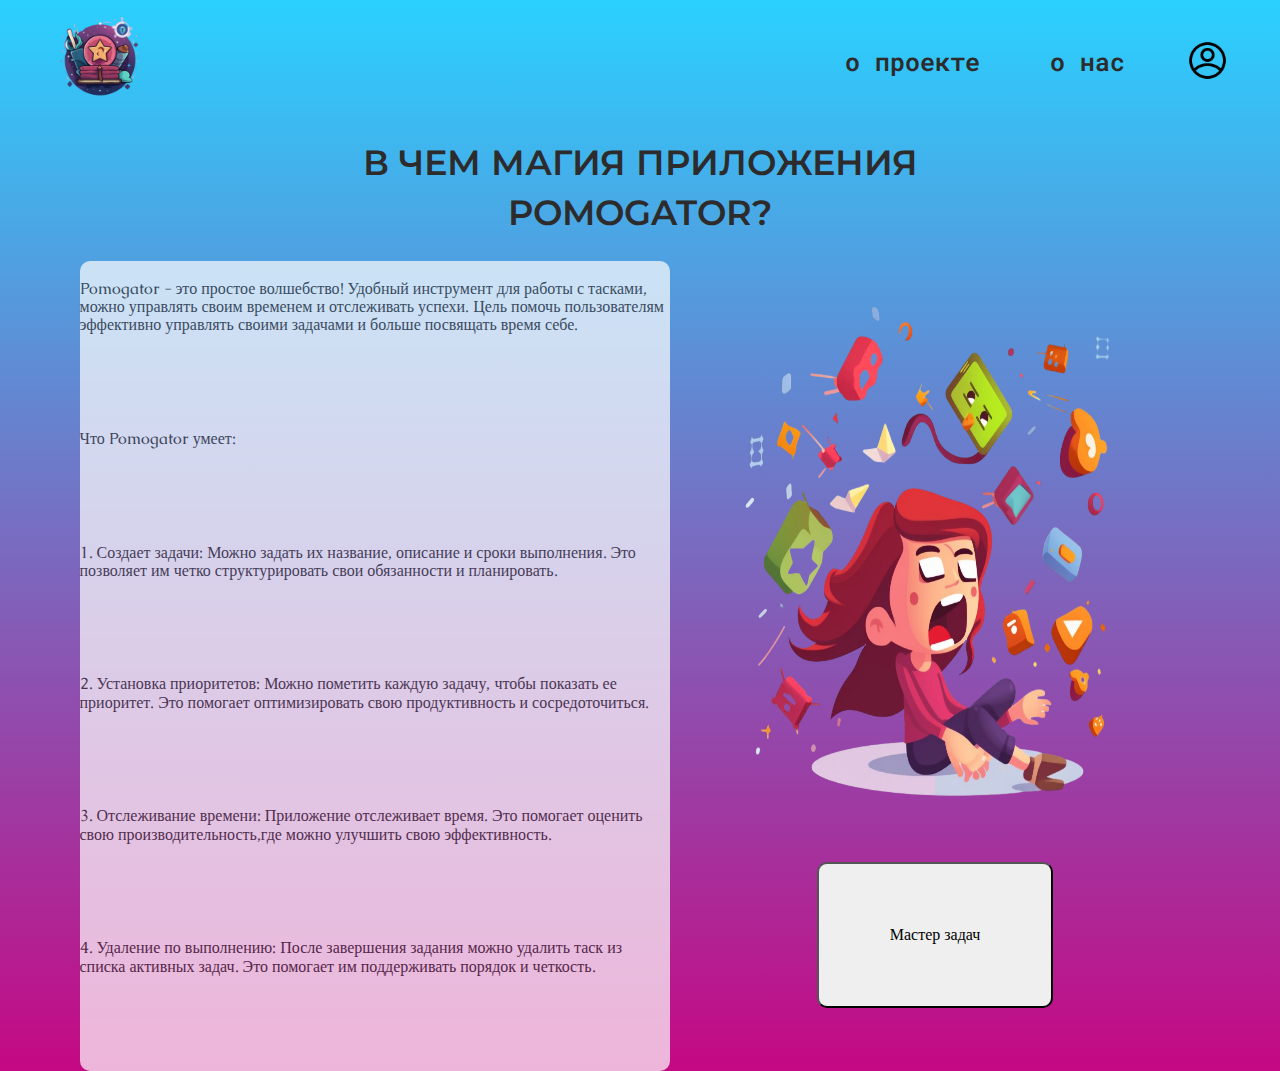
==== index.html @ f2df2dfb "added edit func to tasks" ====
<!DOCTYPE html>
<html lang="en">

<head>
    <meta charset="UTF-8">
    <meta name="viewport" content="width=device-width, initial-scale=1.0">
    <link rel="stylesheet" href="/assets/styles/normalize.css">
    <link rel="stylesheet" href="/assets/styles/style.css">
    <link rel="stylesheet" href="/assets/styles/main.css">
    <title>Pomogator</title>
</head>

<body>
    <div class="container">
        <header class="header">
            <nav class="menu">
                <div class="app-logo">
                    <a href="index.html"><img class="logo_icon" src="/assets/logo/logo.png"
                            alt="icon for account"></a>
                </div>
                <div class="menu__list">
                    <ul class="menu__list-items">
                        <li class="menu__list-item"><a href="" class="menu__link">о проекте</a></li>
                        <li class="menu__list-item"><a href="" class="menu__link">о нас</a></li>
                    </ul>
                    <div class="personal-account_icon">
                        <a href="/assets/html/signup.html"><img class="account_icon"
                                src="/assets/logo/user-icon.png" alt="icon for account"></a>
                    </div>
                </div>
            </nav>
        </header>
        <!--Главная Страница-->
        <main class="main">
            <div class="main__header">
                <h1 class="main__header-text">В чем магия приложения Pomogator?</h1>
            </div>

            <div class="main-blocks">
                <div class="main-block1">
                    <p class="main block1-text">
                        <br>Pomogator - это  простое волшебство! Удобный инструмент для работы с тасками, можно управлять своим временем и отслеживать успехи. Цель помочь пользователям эффективно управлять своими задачами и больше посвящать время себе.
                    </p>
                        Что Pomogator умеет:
                    
                        <p> 1. Создает задачи: Можно задать их название, описание и сроки выполнения. Это позволяет им четко структурировать свои обязанности и планировать.
                        </p>
                        2. Установка приоритетов: Можно пометить каждую задачу, чтобы показать ее приоритет. Это помогает оптимизировать свою продуктивность и сосредоточиться.
                        <p>
                        3. Отслеживание времени: Приложение отслеживает время. Это помогает оценить свою производительность,где можно улучшить свою эффективность.</p>
                        <p>
                        4. Удаление по выполнению: После завершения задания можно удалить таск из списка активных задач. Это помогает им поддерживать порядок и четкость.
                        </p>

                </div>
                <div class="main-block2">
                    <img class="img-tired" src="/assets/images/main-pic_front.png" alt="">
                    <button class="main__button" onclick="changeImage()">
                        <span class="button__text_main">Мастер задач</span>
                    </button>
                </div>
            </div>
        </main>
    </div>
</body>
</html>
---- assets/styles/style.css ----
/* Fonts */

@import url('https://fonts.googleapis.com/css2?family=Caudex&family=Montserrat:wght@500;600&family=Roboto+Mono:wght@400;500;600&display=swap');

/*
font-family: 'Caudex', serif;
font-family: 'Roboto Mono', monospace;
font-family: 'Montserrat', sans-serif;
*/

/* Common style */

:root {
    --main-bg-color: linear-gradient(#2ad1ffff, #c50883ff);
    --text-color: #2d2b2b;
    --btn-color-bg: #dfd9ffff;
    --btn-hover-color-bg: #ff4081ff;
    --btn-color: rgb(106, 94, 173);
}

::-webkit-input-placeholder {
    font-size: 0.8rem;
}

::-moz-placeholder {
    font-size: 0.8rem;
}

:-ms-input-placeholder {
    font-size: 0.8rem;
}

:-moz-placeholder {
    font-size: 0.8rem;
}

*,
*::after,
*::before {
    margin: 0;
    padding: 0;
    box-sizing: border-box;
}

body {
    font-family: 'Caudex', serif;
    background: linear-gradient(#2ad1ffff, #c50883ff);
    background-size: cover;
    background-repeat: no-repeat;
    height: 100%;
    color: var(--text-color);
}

.container {
    width: 100%;
    padding: 10px 50px 0 50px;
}

.personal-form {
    height: 100vh;
    display: flex;
    flex-direction: column;
    align-items: center;
}

.personal__main {
    width: 330px;
    padding: 1rem 1rem;
    margin: 0 auto;
    text-align: center;
}

.btn {
    font-size: 1rem;
    margin-top: 1.4rem;
    width: 90%;
    border-radius: 10px;
    padding: 10px 0;
    outline: none;
    border: none;
    background-color: var(--btn-color-bg);
    color: var(--btn-color);
    cursor: pointer;
}

.btn:hover {
    background-color: var(--btn-hover-color-bg);
    transition: all 0.3s;
}

.logo {
    width: 100%;
}

.page__main-title {
    line-height: 1.8rem;
    height: 1.8rem;
    margin: 2rem 1rem 2rem 0.5rem;
}

.page__form-title {
    font-size: 1.6rem;
    color: rgb(215, 214, 217);
    margin-bottom: 1.2rem;
}

form input {
    width: 92%;
    outline: none;
    border: 1px solid #fff;
    padding: 12px 20px;
    margin-bottom: 10px;
    border-radius: 10px;
    background: #fff;
    box-sizing: border-box;
}

input:focus {
    border: 1px solid rgb(192, 192, 192);
    box-shadow: inset 1px 1px 5px #00000050;
}

.member {
    font-size: 0.9rem;
    margin-top: 1.4rem;
    color: #dfd9ffff;
}

.member a {
    color: #fff;
    text-decoration: none;
}

.member a:hover {
    text-shadow: 1px 1px 5px black;
}

.personal__header {
    max-width: 330px;
    display: flex;
    justify-content: center;
    align-items: center;
    padding: 3rem 1rem;
}

@media screen and (max-width: 767px) {
    .personal__header {
        max-width: 330px;
        display: flex;
        flex-direction: column;
        justify-content: center;
        align-items: center;
        padding: 3rem 1rem 1rem 1rem;
    }

    .page__main-title {
        line-height: 1.8rem;
        height: 1.8rem;
        margin: 1.5rem 0 0 0;
    }
}
---- assets/styles/main.css ----
.menu {
    display: flex;
    justify-content: space-between;
}

.menu__list {
    display: flex;
    justify-content: flex-end;
    align-items: center;
    width: 50%;
}

.menu__list-items {
    display: flex;
    align-items: center;
}

.menu__list-item {
    list-style: none;
    padding-inline: 10px;
}

.menu__link {
    font-family: 'Roboto Mono', monospace;
    font-weight: 600;
    font-size: 25px;
    color: var(--text-color);
    margin-inline: 25px;
    text-decoration: none;
    white-space: nowrap;
}

.personal-account_icon {
    margin-left: 25px;
}

.logo_icon {
    width: 20%;
}

.account_icon {
    width: 45px;
}

.main {
    display: grid;
    width: 100%;
    border-radius: 10px;
}

.main__header {
    display: grid;
    align-content: space-around;
    justify-content: space-around;
    align-self: center;
    width: 100%;
}

.main__header-text {
    font-family: 'Montserrat', sans-serif;
    font-weight: 600;
    font-size: 35px;
    text-transform: uppercase;
    word-break: break-word;
    max-width: 650px;
    line-height: 50px;
    text-align: center;
}

.main-blocks {
    display: grid;
    grid-template-columns: repeat(2, 50%);
    height: 100%;

}

.main-block1 {
    display: grid;
    width: 100%;
    height: 90vh;
    margin-left: 5%;
    background: white;
    opacity: 70%;
    border-radius: 10px;
}

.main block1-text {
    font-size: 20px;
    font-family: 'Franklin Gothic Medium', 'Arial Narrow', Arial, sans-serif;

}

.main-block2 {
    display: grid;
    width: 100%;
}

.img-tired {
    width: 70%;
    height: 100%;
    margin-left: 15%;
}

.main__button {
    width: 40%;
    height: 70%;
    display: grid;
    align-items: center;
    align-content: center;
    margin-left: 30%;
    border-radius: 10px;
}

.button span {
    padding-top: 20px;
    justify-self: flex-end;
}

.main__button:hover {
    background-color: #ff4081ff;
    box-shadow: 0px 10px 20px 0px rgba(0, 0, 0, 0.3);
    backdrop-filter: blur(10px);
}
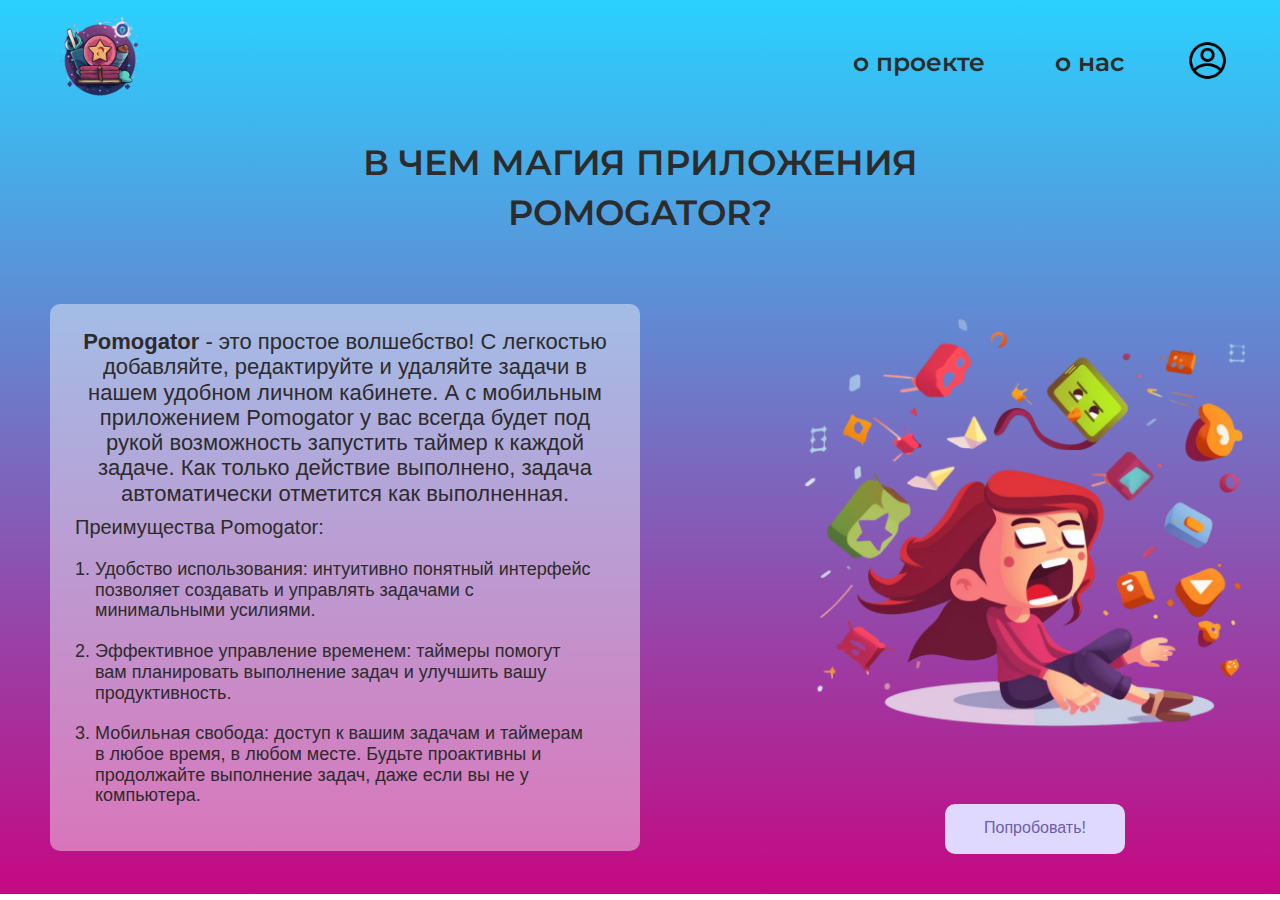
==== commit 4fe0ad65: "changed names and style for index page" ====
--- a/index.html
+++ b/index.html
@@ -15,8 +15,7 @@
         <header class="header">
             <nav class="menu">
                 <div class="app-logo">
-                    <a href="index.html"><img class="logo_icon" src="/assets/logo/logo.png"
-                            alt="icon for account"></a>
+                    <a href="index.html"><img class="logo_icon" src="/assets/logo/logo.png" alt="icon for account"></a>
                 </div>
                 <div class="menu__list">
                     <ul class="menu__list-items">
@@ -24,8 +23,8 @@
                         <li class="menu__list-item"><a href="" class="menu__link">о нас</a></li>
                     </ul>
                     <div class="personal-account_icon">
-                        <a href="/assets/html/signup.html"><img class="account_icon"
-                                src="/assets/logo/user-icon.png" alt="icon for account"></a>
+                        <a href="/assets/html/signup.html"><img class="account_icon" src="/assets/logo/user-icon.png"
+                                alt="icon for account"></a>
                     </div>
                 </div>
             </nav>
@@ -36,31 +35,34 @@
                 <h1 class="main__header-text">В чем магия приложения Pomogator?</h1>
             </div>
 
-            <div class="main-blocks">
-                <div class="main-block1">
-                    <p class="main block1-text">
-                        <br>Pomogator - это  простое волшебство! Удобный инструмент для работы с тасками, можно управлять своим временем и отслеживать успехи. Цель помочь пользователям эффективно управлять своими задачами и больше посвящать время себе.
+            <div class="main__body">
+                <div class="main__body-content">
+                    <p class="content-text">
+                        <strong>Pomogator</strong> - это простое волшебство! С легкостью добавляйте, редактируйте и
+                        удаляйте задачи в
+                        нашем удобном личном кабинете. А с мобильным приложением Pomogator у вас всегда будет под рукой
+                        возможность запустить таймер к каждой задаче. Как только действие выполнено, задача
+                        автоматически отметится как выполненная.
                     </p>
-                        Что Pomogator умеет:
-                    
-                        <p> 1. Создает задачи: Можно задать их название, описание и сроки выполнения. Это позволяет им четко структурировать свои обязанности и планировать.
-                        </p>
-                        2. Установка приоритетов: Можно пометить каждую задачу, чтобы показать ее приоритет. Это помогает оптимизировать свою продуктивность и сосредоточиться.
-                        <p>
-                        3. Отслеживание времени: Приложение отслеживает время. Это помогает оценить свою производительность,где можно улучшить свою эффективность.</p>
-                        <p>
-                        4. Удаление по выполнению: После завершения задания можно удалить таск из списка активных задач. Это помогает им поддерживать порядок и четкость.
-                        </p>
-
+                    <ol class="content-list" title="Преимущества Pomogator:">
+                        <li class="content-list__item">Удобство использования: интуитивно понятный интерфейс позволяет
+                            создавать и управлять задачами с минимальными усилиями.</li>
+                        <li class="content-list__item">Эффективное управление временем: таймеры помогут вам планировать
+                            выполнение задач и улучшить вашу продуктивность.</li>
+                        <li class="content-list__item">Мобильная свобода: доступ к вашим задачам и таймерам в любое
+                            время, в любом месте. Будьте проактивны и продолжайте выполнение задач, даже если вы не у
+                            компьютера.</li>
+                    </ol>
                 </div>
-                <div class="main-block2">
-                    <img class="img-tired" src="/assets/images/main-pic_front.png" alt="">
-                    <button class="main__button" onclick="changeImage()">
-                        <span class="button__text_main">Мастер задач</span>
-                    </button>
+                <div class="main__body-card">
+                    <div class="card">
+                        <img class="card-img" src="/assets/images/main-pic_front.png" alt="">
+                        <button class="btn main__card-button">Попробовать!</button>
+                    </div>
                 </div>
             </div>
         </main>
     </div>
 </body>
-</html>
+
+</html>--- a/assets/styles/style.css
+++ b/assets/styles/style.css
@@ -1,16 +1,12 @@
 /* Fonts */
 
-@import url('https://fonts.googleapis.com/css2?family=Caudex&family=Montserrat:wght@500;600&family=Roboto+Mono:wght@400;500;600&display=swap');
-
-/*
-font-family: 'Caudex', serif;
-font-family: 'Roboto Mono', monospace;
-font-family: 'Montserrat', sans-serif;
-*/
+@import url('https://fonts.googleapis.com/css2?family=Montserrat:wght@500&family=Play&display=swap');
 
 /* Common style */
 
 :root {
+    --main-font: 'Manrope', sans-serif;
+    --sec-font: 'Montserrat', sans-serif;
     --main-bg-color: linear-gradient(#2ad1ffff, #c50883ff);
     --text-color: #2d2b2b;
     --btn-color-bg: #dfd9ffff;
@@ -43,8 +39,8 @@
 }
 
 body {
-    font-family: 'Caudex', serif;
-    background: linear-gradient(#2ad1ffff, #c50883ff);
+    font-family: var(--main-font);
+    background: var(--main-bg-color);
     background-size: cover;
     background-repeat: no-repeat;
     height: 100%;
--- a/assets/styles/main.css
+++ b/assets/styles/main.css
@@ -21,7 +21,7 @@
 }
 
 .menu__link {
-    font-family: 'Roboto Mono', monospace;
+    font-family: var(--sec-font);
     font-weight: 600;
     font-size: 25px;
     color: var(--text-color);
@@ -57,7 +57,7 @@
 }
 
 .main__header-text {
-    font-family: 'Montserrat', sans-serif;
+    font-family: var(--sec-font);
     font-weight: 600;
     font-size: 35px;
     text-transform: uppercase;
@@ -67,57 +67,56 @@
     text-align: center;
 }
 
-.main-blocks {
+.main__body {
     display: grid;
     grid-template-columns: repeat(2, 50%);
+    align-items: center;
     height: 100%;
-
+    padding-block: 20px;
 }
 
-.main-block1 {
+.main__body-content {
+    height: fit-content;
+    background-color: rgba(255, 255, 255, 0.422);
+    border-radius: 10px;
+    padding: 25px;
+}
+
+.content-text {
+    font-size: 22px;
+    margin-bottom: 10px;
+    text-align: center;
+}
+
+ol[title]::before {
+    content: attr(title);
+    font-size: 20px;
+}
+
+.content-list__item {
+    font-size: 18px;
+    margin: 20px;
+}
+
+.card {
     display: grid;
-    width: 100%;
-    height: 90vh;
-    margin-left: 5%;
-    background: white;
-    opacity: 70%;
+    justify-items: center;
+    width: 500px;
+    margin-left: 130px;
+    padding: 0 15px 20px 15px;
+}
+
+.card:hover {
+    box-shadow: 0px 5px 10px 0px rgba(0, 0, 0, 0.5);
     border-radius: 10px;
 }
 
-.main block1-text {
-    font-size: 20px;
-    font-family: 'Franklin Gothic Medium', 'Arial Narrow', Arial, sans-serif;
-
+.card-img {
+    width: 500px;
+    height: 500px;
 }
 
-.main-block2 {
-    display: grid;
-    width: 100%;
-}
-
-.img-tired {
-    width: 70%;
-    height: 100%;
-    margin-left: 15%;
-}
-
-.main__button {
-    width: 40%;
-    height: 70%;
-    display: grid;
-    align-items: center;
-    align-content: center;
-    margin-left: 30%;
-    border-radius: 10px;
-}
-
-.button span {
-    padding-top: 20px;
-    justify-self: flex-end;
-}
-
-.main__button:hover {
-    background-color: #ff4081ff;
-    box-shadow: 0px 10px 20px 0px rgba(0, 0, 0, 0.3);
-    backdrop-filter: blur(10px);
+.main__card-button {
+    width: 180px;
+    height: 50px;
 }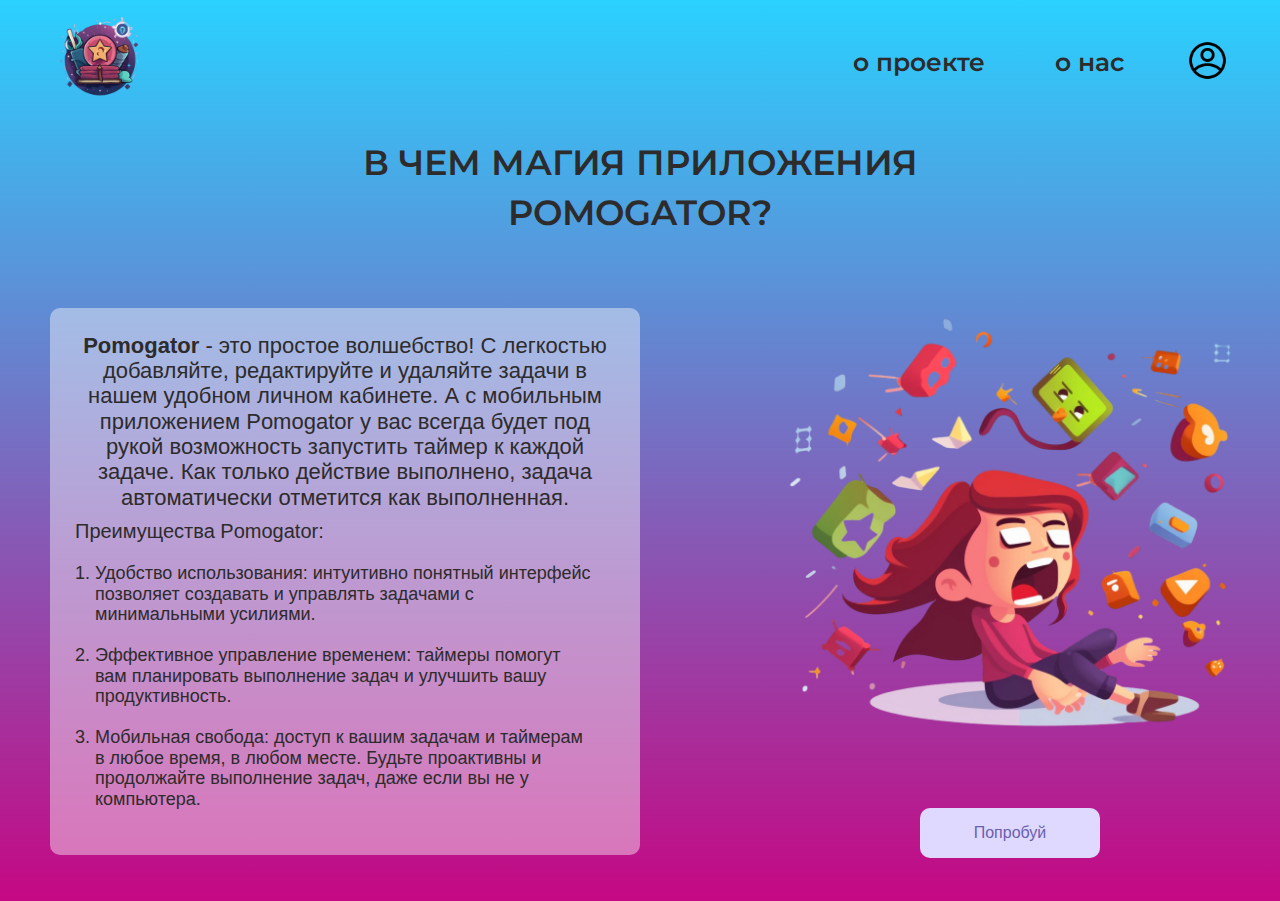
==== commit 3b907ef6: "made flipping card" ====
--- a/index.html
+++ b/index.html
@@ -55,9 +55,17 @@
                     </ol>
                 </div>
                 <div class="main__body-card">
-                    <div class="card">
-                        <img class="card-img" src="/assets/images/main-pic_front.png" alt="">
-                        <button class="btn main__card-button">Попробовать!</button>
+                    <div class="card" ontouchstart="this.classList.toggle('hover')">
+                        <div class="card__inner">
+                            <div class="card__inner-front">
+                                <img class="card-img" src="/assets/images/main-pic_front.png" alt="">
+                                <button class="btn main__card-button">Попробуй</button>
+                            </div>
+                            <div class="card__inner-back">
+                                <img class="card-img" src="/assets/images/main-pic_back.png" alt="">
+                                <button class="btn main__card-button" onclick="window.location.href = '/assets/html/signup.html'">Зарегистрироваться</button>
+                            </div>
+                        </div>
                     </div>
                 </div>
             </div>
--- a/assets/styles/main.css
+++ b/assets/styles/main.css
@@ -99,16 +99,53 @@
 }
 
 .card {
+    height: 100%;
+    width: 500px;
+    margin-left: 130px;
+    perspective: 1000;
+}
+
+.card__inner {
     display: grid;
     justify-items: center;
-    width: 500px;
-    margin-left: 130px;
+    transition: transform 1s;
+    transform-style: preserve-3d;
+    position: relative;
     padding: 0 15px 20px 15px;
+    border-radius: 10px;
 }
 
-.card:hover {
+.card__inner:hover {
     box-shadow: 0px 5px 10px 0px rgba(0, 0, 0, 0.5);
-    border-radius: 10px;
+}
+
+.card:hover .card__inner,
+.card.hover .card__inner {
+    transform: rotateY(180deg);
+}
+
+.card__inner,
+.card__inner-front,
+.card__inner-back {
+    width: 500px;
+    height: 600px;
+}
+
+.card__inner-front,
+.card__inner-back {
+    backface-visibility: hidden;
+    position: absolute;
+    top: 0;
+    left: 0;
+}
+
+.card__inner-front {
+    z-index: 2;
+    transform: rotateY(0deg);
+}
+
+.card__inner-back {
+    transform: rotateY(180deg);
 }
 
 .card-img {
@@ -117,6 +154,7 @@
 }
 
 .main__card-button {
+    margin-inline: 30%;
     width: 180px;
     height: 50px;
 }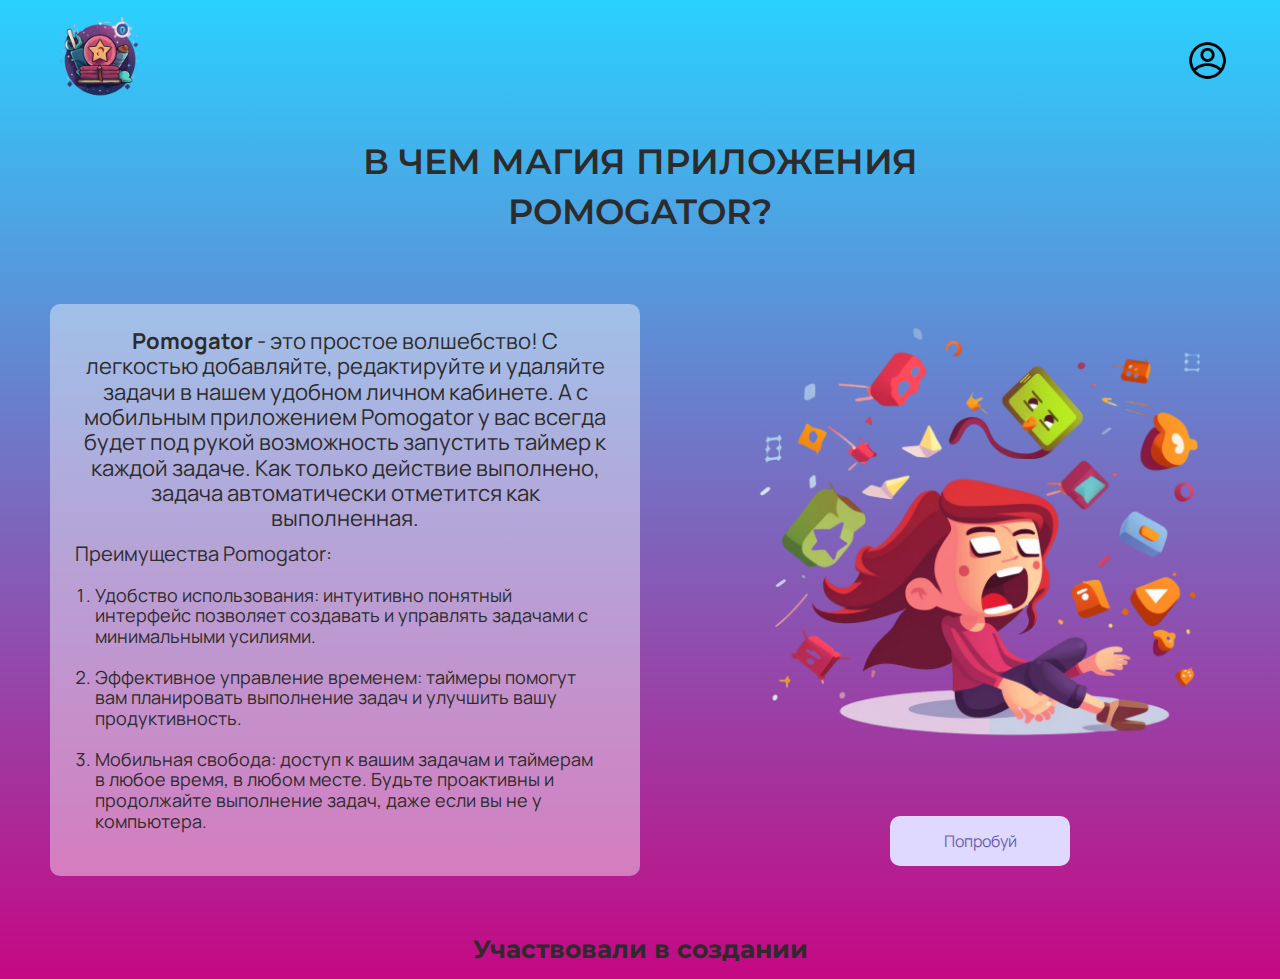
==== commit cbd5922d: "added info about participants" ====
--- a/index.html
+++ b/index.html
@@ -7,6 +7,7 @@
     <link rel="stylesheet" href="/assets/styles/normalize.css">
     <link rel="stylesheet" href="/assets/styles/style.css">
     <link rel="stylesheet" href="/assets/styles/main.css">
+    <script async src="/assets/scripts/main.js"></script>
     <title>Pomogator</title>
 </head>
 
@@ -17,13 +18,9 @@
                 <div class="app-logo">
                     <a href="index.html"><img class="logo_icon" src="/assets/logo/logo.png" alt="icon for account"></a>
                 </div>
-                <div class="menu__list">
-                    <ul class="menu__list-items">
-                        <li class="menu__list-item"><a href="" class="menu__link">о проекте</a></li>
-                        <li class="menu__list-item"><a href="" class="menu__link">о нас</a></li>
-                    </ul>
-                    <div class="personal-account_icon">
-                        <a href="/assets/html/signup.html"><img class="account_icon" src="/assets/logo/user-icon.png"
+                <div class="account">
+                    <div class="account__icon">
+                        <a href="/assets/html/signup.html"><img class="icon" src="/assets/logo/user-icon.png"
                                 alt="icon for account"></a>
                     </div>
                 </div>
@@ -34,7 +31,6 @@
             <div class="main__header">
                 <h1 class="main__header-text">В чем магия приложения Pomogator?</h1>
             </div>
-
             <div class="main__body">
                 <div class="main__body-content">
                     <p class="content-text">
@@ -69,6 +65,10 @@
                     </div>
                 </div>
             </div>
+            <div class="main__about-us">
+                <h3 class="about-us__title">Участвовали в создании</h3>
+                <div class="participants" id="participants"></div>
+            </div>
         </main>
     </div>
 </body>
--- a/assets/styles/style.css
+++ b/assets/styles/style.css
@@ -1,6 +1,6 @@
 /* Fonts */
 
-@import url('https://fonts.googleapis.com/css2?family=Montserrat:wght@500&family=Play&display=swap');
+@import url('https://fonts.googleapis.com/css2?family=Manrope&family=Montserrat:wght@500&display=swap');
 
 /* Common style */
 
--- a/assets/styles/main.css
+++ b/assets/styles/main.css
@@ -3,34 +3,14 @@
     justify-content: space-between;
 }
 
-.menu__list {
+.account {
     display: flex;
     justify-content: flex-end;
     align-items: center;
     width: 50%;
 }
 
-.menu__list-items {
-    display: flex;
-    align-items: center;
-}
-
-.menu__list-item {
-    list-style: none;
-    padding-inline: 10px;
-}
-
-.menu__link {
-    font-family: var(--sec-font);
-    font-weight: 600;
-    font-size: 25px;
-    color: var(--text-color);
-    margin-inline: 25px;
-    text-decoration: none;
-    white-space: nowrap;
-}
-
-.personal-account_icon {
+.account__icon {
     margin-left: 25px;
 }
 
@@ -38,7 +18,7 @@
     width: 20%;
 }
 
-.account_icon {
+.icon {
     width: 45px;
 }
 
@@ -73,6 +53,7 @@
     align-items: center;
     height: 100%;
     padding-block: 20px;
+    margin-bottom: 20px;
 }
 
 .main__body-content {
@@ -101,8 +82,7 @@
 .card {
     height: 100%;
     width: 500px;
-    margin-left: 130px;
-    perspective: 1000;
+    margin-left: 100px;
 }
 
 .card__inner {
@@ -157,4 +137,50 @@
     margin-inline: 30%;
     width: 180px;
     height: 50px;
+}
+
+.main__about-us {
+    display: flex;
+    flex-direction: column;
+    align-items: center;
+}
+
+.about-us__title {
+    margin-block: 15px;
+    font-family: var(--sec-font);
+    font-size: 25px;
+}
+
+.participants {
+    display: flex;
+}
+
+.participant {
+    display: flex;
+    align-items: center;
+    margin: 20px;
+    padding: 10px;
+}
+
+.participant__avatar {
+    margin-right: 10px;
+}
+
+.avatar {
+    width: 80px;
+    height: 80px;
+    border-radius: 50%;
+}
+
+.participant__info {
+    color: var(--text-color);
+}
+
+.participant__name {
+    color: var(--text-color);
+}
+
+.participant__github {
+    text-decoration: none;
+    color: var(--text-color);
 }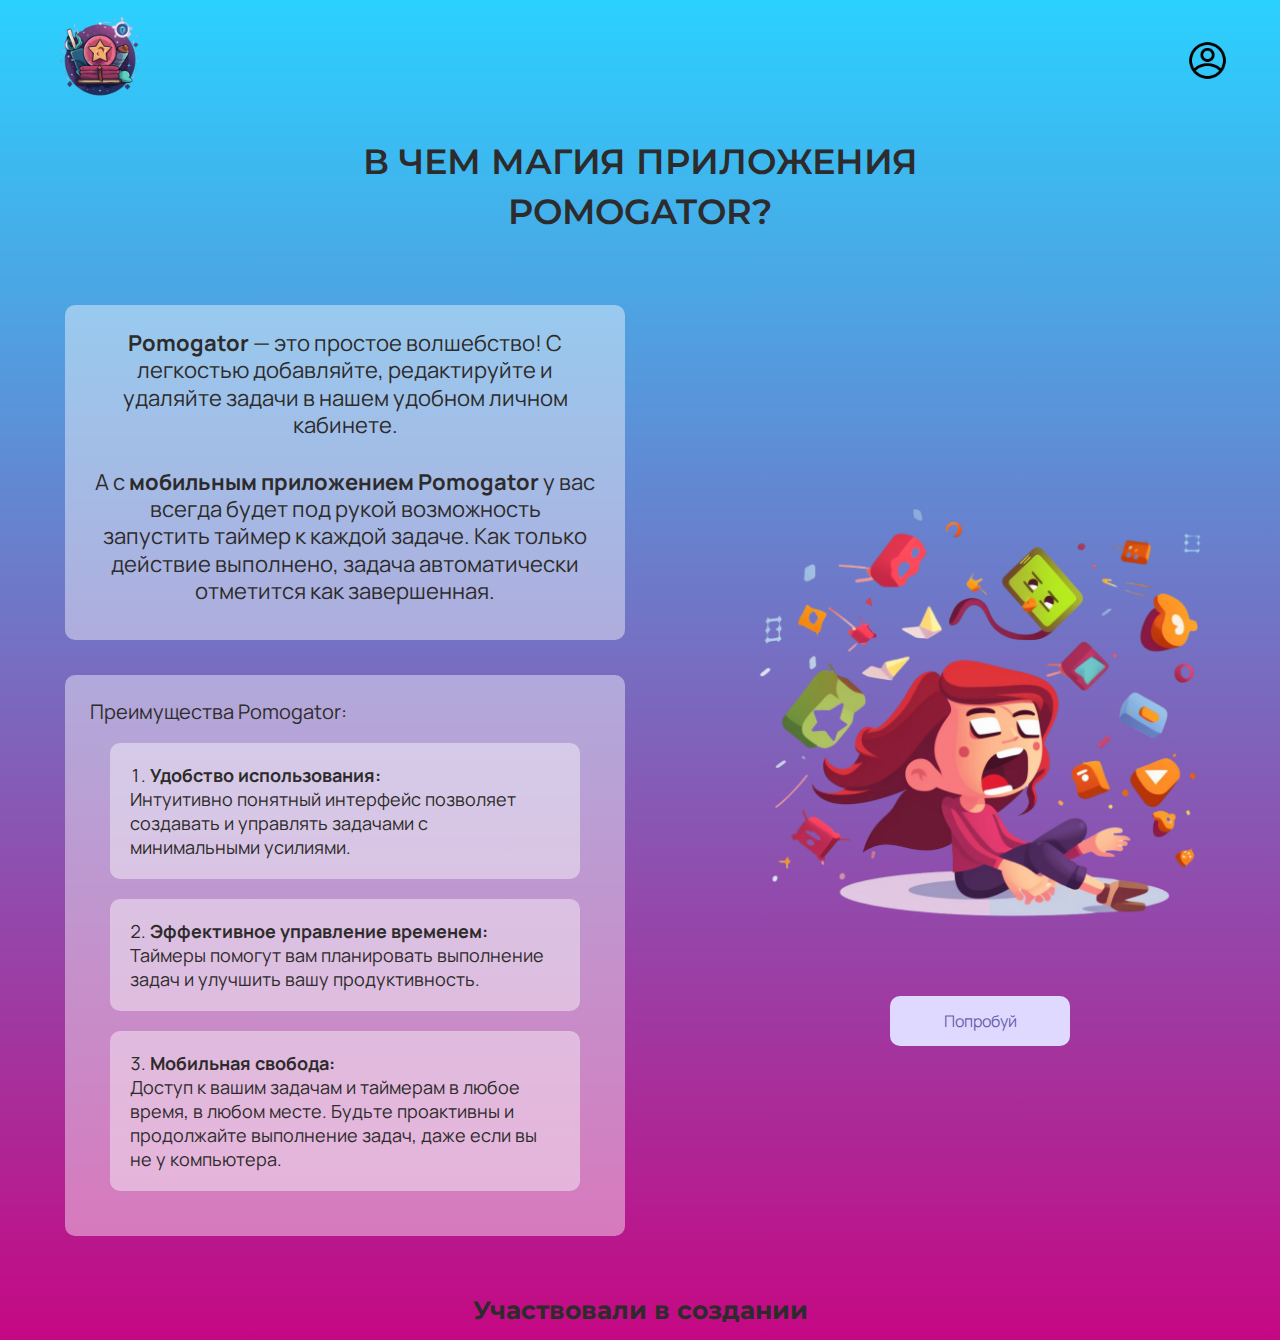
==== commit a635b212: "Подправила текст на главной странице" ====
--- a/index.html
+++ b/index.html
@@ -1,76 +1,113 @@
 <!DOCTYPE html>
 <html lang="en">
-
-<head>
-    <meta charset="UTF-8">
-    <meta name="viewport" content="width=device-width, initial-scale=1.0">
-    <link rel="stylesheet" href="/assets/styles/normalize.css">
-    <link rel="stylesheet" href="/assets/styles/style.css">
-    <link rel="stylesheet" href="/assets/styles/main.css">
+  <head>
+    <meta charset="UTF-8" />
+    <meta name="viewport" content="width=device-width, initial-scale=1.0" />
+    <link rel="stylesheet" href="/assets/styles/normalize.css" />
+    <link rel="stylesheet" href="/assets/styles/style.css" />
+    <link rel="stylesheet" href="/assets/styles/main.css" />
     <script async src="/assets/scripts/main.js"></script>
     <title>Pomogator</title>
-</head>
+  </head>
 
-<body>
+  <body>
     <div class="container">
-        <header class="header">
-            <nav class="menu">
-                <div class="app-logo">
-                    <a href="index.html"><img class="logo_icon" src="/assets/logo/logo.png" alt="icon for account"></a>
+      <header class="header">
+        <nav class="menu">
+          <div class="app-logo">
+            <a href="index.html"
+              ><img
+                class="logo_icon"
+                src="/assets/logo/logo.png"
+                alt="icon for account"
+            /></a>
+          </div>
+          <div class="account">
+            <div class="account__icon">
+              <a href="/assets/html/signup.html"
+                ><img
+                  class="icon"
+                  src="/assets/logo/user-icon.png"
+                  alt="icon for account"
+              /></a>
+            </div>
+          </div>
+        </nav>
+      </header>
+      <!--Главная Страница-->
+      <main class="main">
+        <div class="main__header">
+          <h1 class="main__header-text">В чем магия приложения Pomogator?</h1>
+        </div>
+        <div class="main__body">
+          <div class="main__body-content">
+            <div class="main__body-paragraph">
+              <p class="content-text content-text_first-paragraph">
+                <strong>Pomogator</strong> — это простое волшебство! С легкостью
+                добавляйте, редактируйте и удаляйте задачи в нашем удобном
+                личном кабинете.
+              </p>
+              <p class="content-text content-text_second-paragraph">
+                А с <strong>мобильным приложением Pomogator</strong> у вас
+                всегда будет под рукой возможность запустить таймер к каждой
+                задаче. Как только действие выполнено, задача автоматически
+                отметится как завершенная.
+              </p>
+            </div>
+            <div class="main__body-list">
+              <ol class="content-list" title="Преимущества Pomogator:">
+                <li class="content-list__item">
+                  <strong>Удобство использования:</strong> <br />Интуитивно
+                  понятный интерфейс позволяет создавать и управлять задачами с
+                  минимальными усилиями.
+                </li>
+                <li class="content-list__item">
+                  <strong>Эффективное управление временем:</strong>
+                  <br />Таймеры помогут вам планировать выполнение задач и
+                  улучшить вашу продуктивность.
+                </li>
+                <li class="content-list__item">
+                  <strong>Мобильная свобода:</strong> <br />Доступ к вашим
+                  задачам и таймерам в любое время, в любом месте. Будьте
+                  проактивны и продолжайте выполнение задач, даже если вы не у
+                  компьютера.
+                </li>
+              </ol>
+            </div>
+          </div>
+          <div class="main__body-card">
+            <div class="card" ontouchstart="this.classList.toggle('hover')">
+              <div class="card__inner">
+                <div class="card__inner-front">
+                  <img
+                    class="card-img"
+                    src="/assets/images/main-pic_front.png"
+                    alt=""
+                  />
+                  <button class="btn main__card-button">Попробуй</button>
                 </div>
-                <div class="account">
-                    <div class="account__icon">
-                        <a href="/assets/html/signup.html"><img class="icon" src="/assets/logo/user-icon.png"
-                                alt="icon for account"></a>
-                    </div>
+                <div class="card__inner-back">
+                  <img
+                    class="card-img"
+                    src="/assets/images/main-pic_back.png"
+                    alt=""
+                  />
+                  <button
+                    class="btn main__card-button"
+                    onclick="window.location.href = '/assets/html/signup.html'"
+                  >
+                    Зарегистрироваться
+                  </button>
                 </div>
-            </nav>
-        </header>
-        <!--Главная Страница-->
-        <main class="main">
-            <div class="main__header">
-                <h1 class="main__header-text">В чем магия приложения Pomogator?</h1>
+              </div>
             </div>
-            <div class="main__body">
-                <div class="main__body-content">
-                    <p class="content-text">
-                        <strong>Pomogator</strong> - это простое волшебство! С легкостью добавляйте, редактируйте и
-                        удаляйте задачи в
-                        нашем удобном личном кабинете. А с мобильным приложением Pomogator у вас всегда будет под рукой
-                        возможность запустить таймер к каждой задаче. Как только действие выполнено, задача
-                        автоматически отметится как выполненная.
-                    </p>
-                    <ol class="content-list" title="Преимущества Pomogator:">
-                        <li class="content-list__item">Удобство использования: интуитивно понятный интерфейс позволяет
-                            создавать и управлять задачами с минимальными усилиями.</li>
-                        <li class="content-list__item">Эффективное управление временем: таймеры помогут вам планировать
-                            выполнение задач и улучшить вашу продуктивность.</li>
-                        <li class="content-list__item">Мобильная свобода: доступ к вашим задачам и таймерам в любое
-                            время, в любом месте. Будьте проактивны и продолжайте выполнение задач, даже если вы не у
-                            компьютера.</li>
-                    </ol>
-                </div>
-                <div class="main__body-card">
-                    <div class="card" ontouchstart="this.classList.toggle('hover')">
-                        <div class="card__inner">
-                            <div class="card__inner-front">
-                                <img class="card-img" src="/assets/images/main-pic_front.png" alt="">
-                                <button class="btn main__card-button">Попробуй</button>
-                            </div>
-                            <div class="card__inner-back">
-                                <img class="card-img" src="/assets/images/main-pic_back.png" alt="">
-                                <button class="btn main__card-button" onclick="window.location.href = '/assets/html/signup.html'">Зарегистрироваться</button>
-                            </div>
-                        </div>
-                    </div>
-                </div>
-            </div>
-            <div class="main__about-us">
-                <h3 class="about-us__title">Участвовали в создании</h3>
-                <div class="participants" id="participants"></div>
-            </div>
-        </main>
+          </div>
+        </div>
+        <div class="main__about-us">
+          <h3 class="about-us__title">Участвовали в создании</h3>
+          <div class="participants" id="participants"></div>
+        </div>
+      </main>
     </div>
-</body>
-
-</html>+  </body>
+</html>
--- a/assets/styles/style.css
+++ b/assets/styles/style.css
@@ -1,157 +1,161 @@
 /* Fonts */
 
-@import url('https://fonts.googleapis.com/css2?family=Manrope&family=Montserrat:wght@500&display=swap');
+@import url("https://fonts.googleapis.com/css2?family=Manrope&family=Montserrat:wght@500&display=swap");
 
 /* Common style */
 
 :root {
-    --main-font: 'Manrope', sans-serif;
-    --sec-font: 'Montserrat', sans-serif;
-    --main-bg-color: linear-gradient(#2ad1ffff, #c50883ff);
-    --text-color: #2d2b2b;
-    --btn-color-bg: #dfd9ffff;
-    --btn-hover-color-bg: #ff4081ff;
-    --btn-color: rgb(106, 94, 173);
+  --main-font: "Manrope", sans-serif;
+  --sec-font: "Montserrat", sans-serif;
+  --main-bg-color: linear-gradient(#2ad1ffff, #c50883ff);
+  --text-color: #2d2b2b;
+  --btn-color-bg: #dfd9ffff;
+  --btn-hover-color-bg: #ff4081ff;
+  --btn-color: rgb(106, 94, 173);
 }
 
 ::-webkit-input-placeholder {
-    font-size: 0.8rem;
+  font-size: 0.8rem;
 }
 
 ::-moz-placeholder {
-    font-size: 0.8rem;
+  font-size: 0.8rem;
 }
 
 :-ms-input-placeholder {
-    font-size: 0.8rem;
+  font-size: 0.8rem;
 }
 
 :-moz-placeholder {
-    font-size: 0.8rem;
+  font-size: 0.8rem;
 }
 
 *,
 *::after,
 *::before {
-    margin: 0;
-    padding: 0;
-    box-sizing: border-box;
+  margin: 0;
+  padding: 0;
+  box-sizing: border-box;
 }
 
 body {
-    font-family: var(--main-font);
-    background: var(--main-bg-color);
-    background-size: cover;
-    background-repeat: no-repeat;
-    height: 100%;
-    color: var(--text-color);
+  font-family: var(--main-font);
+  background: var(--main-bg-color);
+  background-size: cover;
+  background-repeat: no-repeat;
+  height: 100%;
+  color: var(--text-color);
 }
 
 .container {
-    width: 100%;
-    padding: 10px 50px 0 50px;
+  width: 100%;
+  padding: 10px 50px 0 50px;
 }
 
 .personal-form {
-    height: 100vh;
-    display: flex;
-    flex-direction: column;
-    align-items: center;
+  height: 100vh;
+  display: flex;
+  flex-direction: column;
+  align-items: center;
 }
 
 .personal__main {
-    width: 330px;
-    padding: 1rem 1rem;
-    margin: 0 auto;
-    text-align: center;
+  width: 330px;
+  padding: 1rem 1rem;
+  margin: 0 auto;
+  text-align: center;
 }
 
 .btn {
-    font-size: 1rem;
-    margin-top: 1.4rem;
-    width: 90%;
-    border-radius: 10px;
-    padding: 10px 0;
-    outline: none;
-    border: none;
-    background-color: var(--btn-color-bg);
-    color: var(--btn-color);
-    cursor: pointer;
+  font-size: 1rem;
+  margin-top: 1.4rem;
+  width: 90%;
+  border-radius: 10px;
+  padding: 10px 0;
+  outline: none;
+  border: none;
+  background-color: var(--btn-color-bg);
+  color: var(--btn-color);
+  cursor: pointer;
 }
 
 .btn:hover {
-    background-color: var(--btn-hover-color-bg);
-    transition: all 0.3s;
+  background-color: var(--btn-hover-color-bg);
+  transition: all 0.3s;
 }
 
 .logo {
-    width: 100%;
+  width: 100%;
 }
 
 .page__main-title {
-    line-height: 1.8rem;
-    height: 1.8rem;
-    margin: 2rem 1rem 2rem 0.5rem;
+  line-height: 1.8rem;
+  height: 1.8rem;
+  margin: 2rem 1rem 2rem 0.5rem;
 }
 
 .page__form-title {
-    font-size: 1.6rem;
-    color: rgb(215, 214, 217);
-    margin-bottom: 1.2rem;
+  font-size: 1.6rem;
+  color: rgb(215, 214, 217);
+  margin-bottom: 1.2rem;
 }
 
 form input {
-    width: 92%;
-    outline: none;
-    border: 1px solid #fff;
-    padding: 12px 20px;
-    margin-bottom: 10px;
-    border-radius: 10px;
-    background: #fff;
-    box-sizing: border-box;
+  width: 92%;
+  outline: none;
+  border: 1px solid #fff;
+  padding: 12px 20px;
+  margin-bottom: 10px;
+  border-radius: 10px;
+  background: #fff;
+  box-sizing: border-box;
 }
 
 input:focus {
-    border: 1px solid rgb(192, 192, 192);
-    box-shadow: inset 1px 1px 5px #00000050;
+  border: 1px solid rgb(192, 192, 192);
+  box-shadow: inset 1px 1px 5px #00000050;
 }
 
 .member {
-    font-size: 0.9rem;
-    margin-top: 1.4rem;
-    color: #dfd9ffff;
+  font-size: 0.9rem;
+  margin-top: 1.4rem;
+  color: #dfd9ffff;
 }
 
 .member a {
-    color: #fff;
-    text-decoration: none;
+  color: #fff;
+  text-decoration: none;
 }
 
 .member a:hover {
-    text-shadow: 1px 1px 5px black;
+  text-shadow: 1px 1px 5px black;
 }
 
 .personal__header {
-    max-width: 330px;
-    display: flex;
-    justify-content: center;
-    align-items: center;
-    padding: 3rem 1rem;
+  max-width: 330px;
+  display: flex;
+  justify-content: center;
+  align-items: center;
+  padding: 3rem 1rem;
 }
 
 @media screen and (max-width: 767px) {
-    .personal__header {
-        max-width: 330px;
-        display: flex;
-        flex-direction: column;
-        justify-content: center;
-        align-items: center;
-        padding: 3rem 1rem 1rem 1rem;
-    }
+  .personal__header {
+    max-width: 330px;
+    display: flex;
+    flex-direction: column;
+    justify-content: center;
+    align-items: center;
+    padding: 3rem 1rem 1rem 1rem;
+  }
 
-    .page__main-title {
-        line-height: 1.8rem;
-        height: 1.8rem;
-        margin: 1.5rem 0 0 0;
-    }
-}+  .page__main-title {
+    line-height: 1.8rem;
+    height: 1.8rem;
+    margin: 0 0 0 0;
+  }
+
+  .personal__header a {
+    width: 60%;
+  }
+}
--- a/assets/styles/main.css
+++ b/assets/styles/main.css
@@ -1,186 +1,218 @@
 .menu {
-    display: flex;
-    justify-content: space-between;
+  display: flex;
+  justify-content: space-between;
 }
 
 .account {
-    display: flex;
-    justify-content: flex-end;
-    align-items: center;
-    width: 50%;
+  display: flex;
+  justify-content: flex-end;
+  align-items: center;
+  width: 50%;
 }
 
 .account__icon {
-    margin-left: 25px;
+  margin-left: 25px;
 }
 
 .logo_icon {
-    width: 20%;
+  width: 20%;
 }
 
 .icon {
-    width: 45px;
+  width: 45px;
 }
 
 .main {
-    display: grid;
-    width: 100%;
-    border-radius: 10px;
+  display: grid;
+  width: 100%;
+  border-radius: 10px;
 }
 
 .main__header {
-    display: grid;
-    align-content: space-around;
-    justify-content: space-around;
-    align-self: center;
-    width: 100%;
+  display: grid;
+  align-content: space-around;
+  justify-content: space-around;
+  align-self: center;
+  width: 100%;
 }
 
 .main__header-text {
-    font-family: var(--sec-font);
-    font-weight: 600;
-    font-size: 35px;
-    text-transform: uppercase;
-    word-break: break-word;
-    max-width: 650px;
-    line-height: 50px;
-    text-align: center;
+  font-family: var(--sec-font);
+  font-weight: 600;
+  font-size: 35px;
+  text-transform: uppercase;
+  word-break: break-word;
+  max-width: 650px;
+  line-height: 50px;
+  text-align: center;
 }
 
 .main__body {
-    display: grid;
-    grid-template-columns: repeat(2, 50%);
-    align-items: center;
-    height: 100%;
-    padding-block: 20px;
-    margin-bottom: 20px;
+  display: grid;
+  grid-template-columns: repeat(2, 50%);
+  align-items: center;
+  height: 100%;
+  padding-block: 20px;
+  margin-bottom: 20px;
+}
+
+.main__body-paragraph,
+.main__body-list {
+  height: fit-content;
+  background-color: rgba(255, 255, 255, 0.422);
+  border-radius: 10px;
+  padding: 25px;
+  margin: 15px;
 }
 
 .main__body-content {
-    height: fit-content;
-    background-color: rgba(255, 255, 255, 0.422);
-    border-radius: 10px;
-    padding: 25px;
+  display: flex;
+  flex-direction: column;
+  justify-content: space-between;
+}
+
+.main__body-paragraph {
+  margin-bottom: 20px;
+  display: flex;
+  flex-direction: column;
+  align-items: center;
 }
 
 .content-text {
-    font-size: 22px;
-    margin-bottom: 10px;
-    text-align: center;
+  font-size: 22px;
+  margin-bottom: 10px;
+  text-align: center;
+  line-height: 1.7rem;
+}
+
+.content-text_first-paragraph {
+  margin-bottom: 30px;
+}
+
+.content-text_second-paragraph {
+  max-width: 500px;
 }
 
 ol[title]::before {
-    content: attr(title);
-    font-size: 20px;
+  content: attr(title);
+  font-size: 20px;
+}
+
+.content-list {
+  list-style-position: inside;
 }
 
 .content-list__item {
-    font-size: 18px;
-    margin: 20px;
+  font-size: 18px;
+  margin: 20px;
+  background-color: rgba(255, 255, 255, 0.422);
+  border-radius: 10px;
+  padding: 20px;
+  line-height: 1.5rem;
 }
 
 .card {
-    height: 100%;
-    width: 500px;
-    margin-left: 100px;
+  height: 100%;
+  width: 500px;
+  margin-left: 100px;
 }
 
 .card__inner {
-    display: grid;
-    justify-items: center;
-    transition: transform 1s;
-    transform-style: preserve-3d;
-    position: relative;
-    padding: 0 15px 20px 15px;
-    border-radius: 10px;
+  display: grid;
+  justify-items: center;
+  transition: transform 1s;
+  transform-style: preserve-3d;
+  position: relative;
+  padding: 0 15px 20px 15px;
+  border-radius: 10px;
 }
 
 .card__inner:hover {
-    box-shadow: 0px 5px 10px 0px rgba(0, 0, 0, 0.5);
+  box-shadow: 0px 5px 10px 0px rgba(0, 0, 0, 0.5);
 }
 
 .card:hover .card__inner,
 .card.hover .card__inner {
-    transform: rotateY(180deg);
+  transform: rotateY(180deg);
 }
 
 .card__inner,
 .card__inner-front,
 .card__inner-back {
-    width: 500px;
-    height: 600px;
+  width: 500px;
+  height: 600px;
 }
 
 .card__inner-front,
 .card__inner-back {
-    backface-visibility: hidden;
-    position: absolute;
-    top: 0;
-    left: 0;
+  backface-visibility: hidden;
+  position: absolute;
+  top: 0;
+  left: 0;
 }
 
 .card__inner-front {
-    z-index: 2;
-    transform: rotateY(0deg);
+  z-index: 2;
+  transform: rotateY(0deg);
 }
 
 .card__inner-back {
-    transform: rotateY(180deg);
+  transform: rotateY(180deg);
 }
 
 .card-img {
-    width: 500px;
-    height: 500px;
+  width: 500px;
+  height: 500px;
 }
 
 .main__card-button {
-    margin-inline: 30%;
-    width: 180px;
-    height: 50px;
+  margin-inline: 30%;
+  width: 180px;
+  height: 50px;
 }
 
 .main__about-us {
-    display: flex;
-    flex-direction: column;
-    align-items: center;
+  display: flex;
+  flex-direction: column;
+  align-items: center;
 }
 
 .about-us__title {
-    margin-block: 15px;
-    font-family: var(--sec-font);
-    font-size: 25px;
+  margin-block: 15px;
+  font-family: var(--sec-font);
+  font-size: 25px;
 }
 
 .participants {
-    display: flex;
+  display: flex;
 }
 
 .participant {
-    display: flex;
-    align-items: center;
-    margin: 20px;
-    padding: 10px;
+  display: flex;
+  align-items: center;
+  margin: 20px;
+  padding: 10px;
 }
 
 .participant__avatar {
-    margin-right: 10px;
+  margin-right: 10px;
 }
 
 .avatar {
-    width: 80px;
-    height: 80px;
-    border-radius: 50%;
+  width: 80px;
+  height: 80px;
+  border-radius: 50%;
 }
 
 .participant__info {
-    color: var(--text-color);
+  color: var(--text-color);
 }
 
 .participant__name {
-    color: var(--text-color);
+  color: var(--text-color);
 }
 
 .participant__github {
-    text-decoration: none;
-    color: var(--text-color);
-}+  text-decoration: none;
+  color: var(--text-color);
+}
